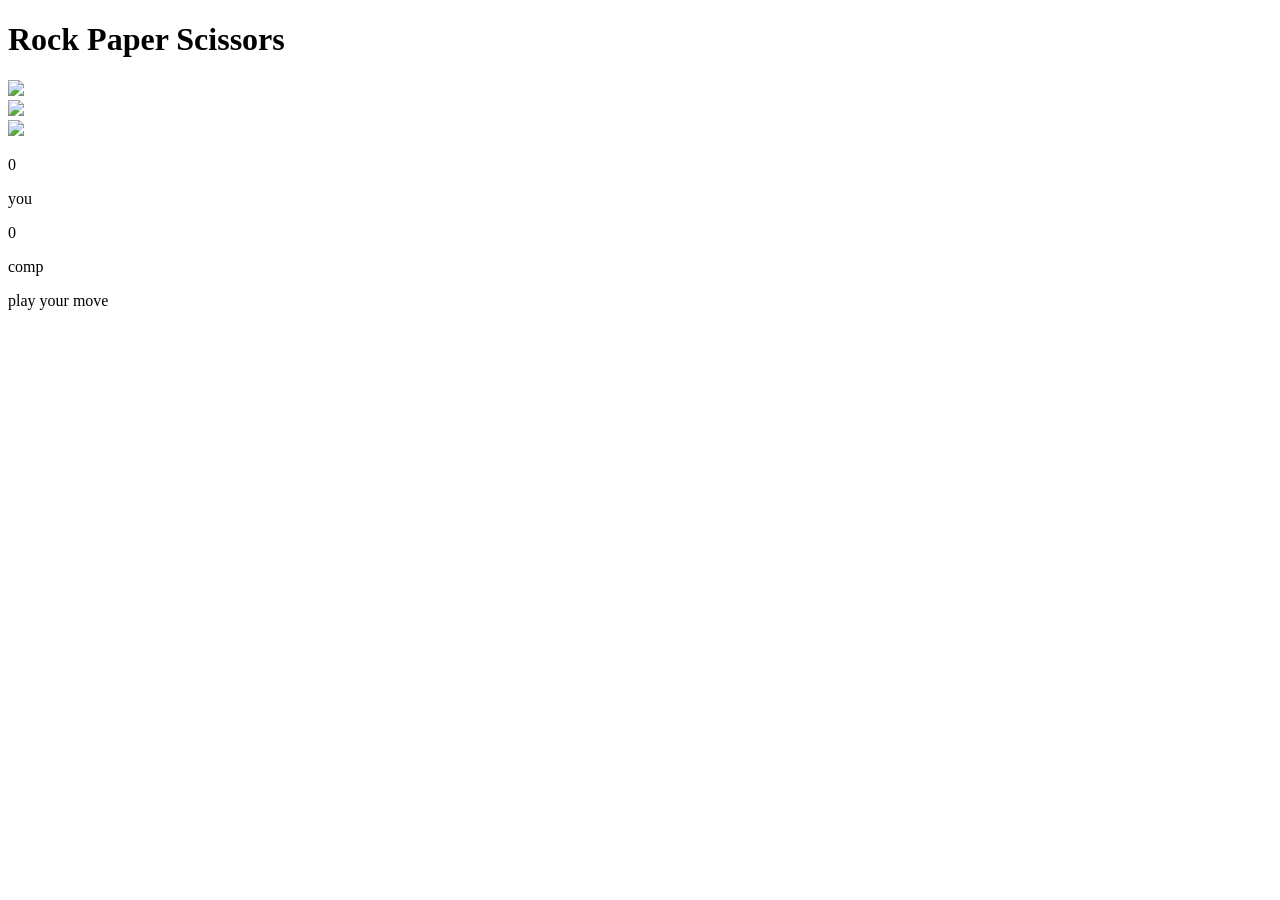
==== index.html @ 157f5b6c "Initial commit" ====
<!DOCTYPE html>
<html lang="en">
<head>
    <meta charset="UTF-8">
    <meta name="viewport" content="width=device-width, initial-scale=1.0">
    <title>Rock Paper Scissors Game</title>
    <link rel="stylesheet" href="stylee.css">
</head>
<body>   
   <h1>Rock Paper Scissors</h1>
   <div class="choices"> 
    <div class="choice"id="rock">
        <img src="Screenshot 2026-07-18 211503.png" />
        
    </div>
     <div class="choice"id="paper">
        <img src="Screenshot 2026-07-18 211558.png" />
    </div>
     <div class="choice"id="scissors">
        <img src="Screenshot 2026-07-18 211536.png" />
    </div>
    </div>

    <div class="score-board">
        <div class="score">
            <p id="user-score">0</p>
            <p>you</p>
        </div>
        <div class="score">
            <p id="comp-score">0</p>
            <p>comp</p>
        </div>
    </div>
    
    <div class="msg-container">
        <p id="msg">play your move</p>
    </div>    
</body>
<script src="first.js"></script>
</html>
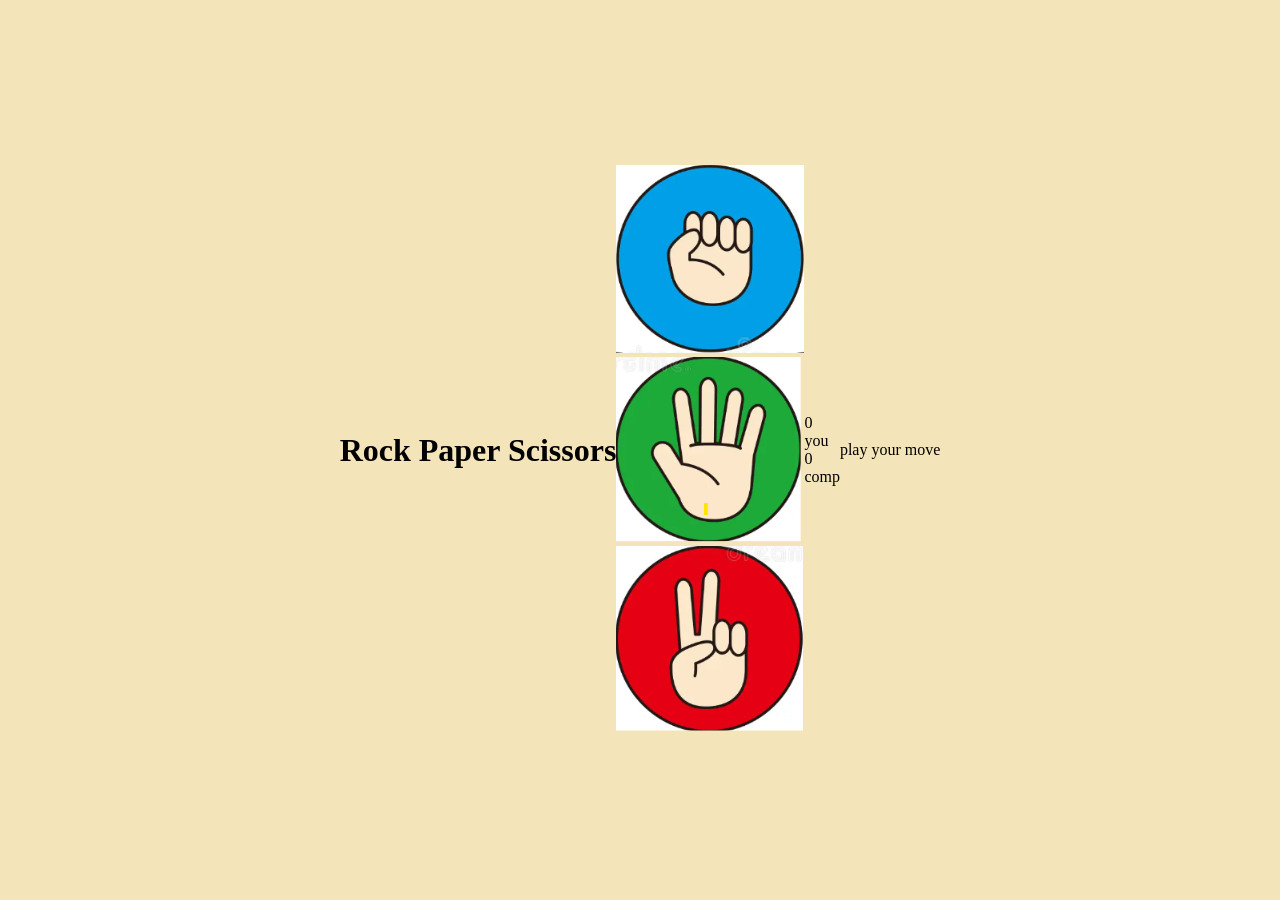
==== commit 5ef76934: "Fix CSS file reference" ====
--- a/index.html
+++ b/index.html
@@ -4,7 +4,7 @@
     <meta charset="UTF-8">
     <meta name="viewport" content="width=device-width, initial-scale=1.0">
     <title>Rock Paper Scissors Game</title>
-    <link rel="stylesheet" href="stylee.css">
+    <link rel="stylesheet" href="style.css">
 </head>
 <body>   
    <h1>Rock Paper Scissors</h1>
--- a/style.css
+++ b/style.css
@@ -0,0 +1,82 @@
+*{
+    margin: 0;
+    padding: 0;
+}
+
+body {
+    display: flex;
+    justify-content: center;
+    align-items: center;
+    min-height: 100vh;
+    background-color: #f4e4ba;
+}
+
+.container {
+    background-color: #fff;
+    padding: 2rem;
+    border-radius: 1rem;
+    min-height: 45vh;
+    width: 40vh;
+}
+
+form {
+    margin: 2rem 0 1rem 0;
+}
+
+form select,
+button,
+input {
+    width: 100%;
+    border: none;
+    outline: none;
+    border-radius: 0.75rem;
+}
+
+form input {
+    border: 1px solid lightgray;
+    font-size: 1rem;
+    height: 3rem;
+    padding-left:0.5rem;
+}
+
+.dropdown {
+    display: flex;
+    justify-content: space-between;
+    align-items: center;
+    margin-top: 2rem;
+}
+
+.dropdown i {
+    font-size: 1.5rem;
+    margin-top: 1rem;
+}
+
+.select-container img {
+    max-width: 2rem;
+}
+
+.select-container {
+    display: flex;
+    justify-content: center;
+    align-items: center;
+    width: 6rem;
+    border-radius: 0.5rem;
+    border: 1px solid lightgray;
+}
+
+.select-container select {
+    font-size: 1rem;
+    width: auto;
+}
+
+.msg {
+    margin: 2rem 0 2rem 0;
+}
+
+form button {
+    height: 3rem;
+    background-color: #af4d98;
+    color: #fff;
+    font-size: 1.15rem;
+    cursor: pointer;
+}     
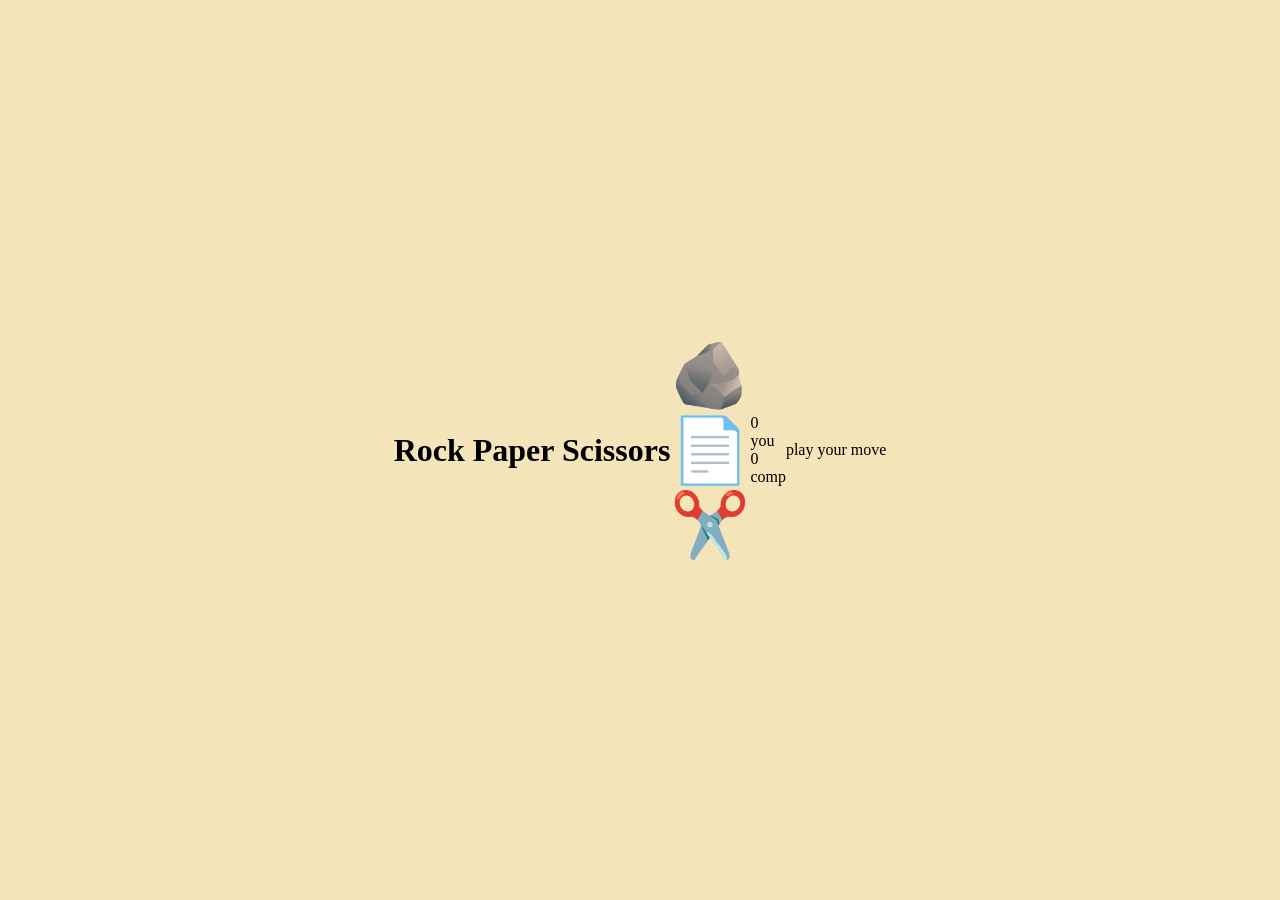
==== commit d4fb61db: "Use emoji instead of images" ====
--- a/index.html
+++ b/index.html
@@ -10,14 +10,13 @@
    <h1>Rock Paper Scissors</h1>
    <div class="choices"> 
     <div class="choice"id="rock">
-        <img src="Screenshot 2026-07-18 211503.png" />
-        
+        <span style="font-size: 4rem;">🪨</span>
     </div>
      <div class="choice"id="paper">
-        <img src="Screenshot 2026-07-18 211558.png" />
+        <span style="font-size: 4rem;">📄</span>
     </div>
      <div class="choice"id="scissors">
-        <img src="Screenshot 2026-07-18 211536.png" />
+        <span style="font-size: 4rem;">✂️</span>
     </div>
     </div>
 
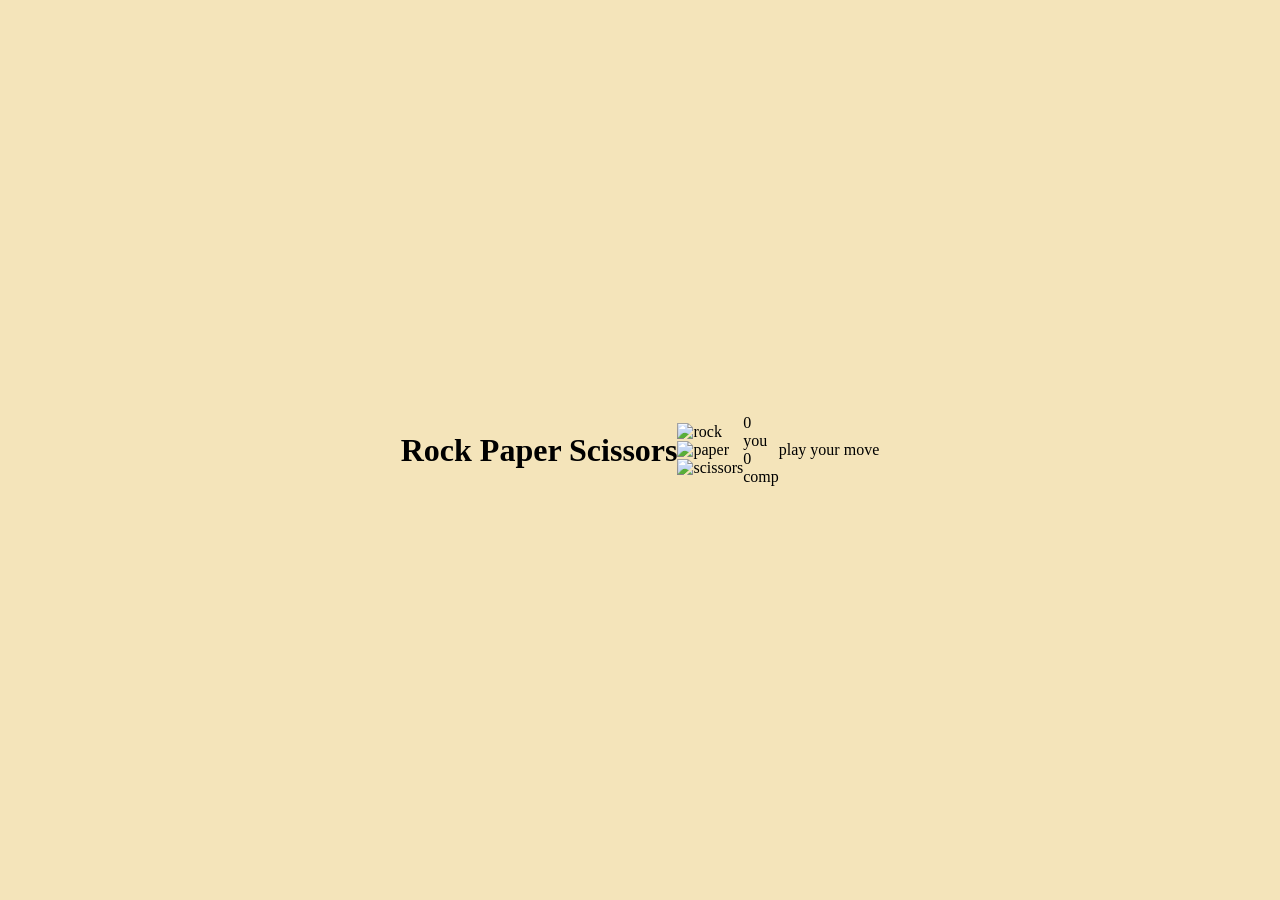
==== commit 3fce2813: "Add external rock paper scissors images" ====
--- a/index.html
+++ b/index.html
@@ -9,14 +9,14 @@
 <body>   
    <h1>Rock Paper Scissors</h1>
    <div class="choices"> 
-    <div class="choice"id="rock">
-        <span style="font-size: 4rem;">🪨</span>
+    <div class="choice" id="rock">
+        <img src="https://sihoonathan.github.io/rock-paper-scissors/assets/img/rock2.png" alt="rock" style="width: 80px; height: 80px;">
     </div>
-     <div class="choice"id="paper">
-        <span style="font-size: 4rem;">📄</span>
+     <div class="choice" id="paper">
+        <img src="https://sihoonathan.github.io/rock-paper-scissors/assets/img/paper2.png" alt="paper" style="width: 80px; height: 80px;">
     </div>
-     <div class="choice"id="scissors">
-        <span style="font-size: 4rem;">✂️</span>
+     <div class="choice" id="scissors">
+        <img src="https://i.pinimg.com/474x/67/eb/fd/67ebfd32e898b4ec3ae4e59ae33832c8.jpg" alt="scissors" style="width: 80px; height: 80px;">
     </div>
     </div>
 
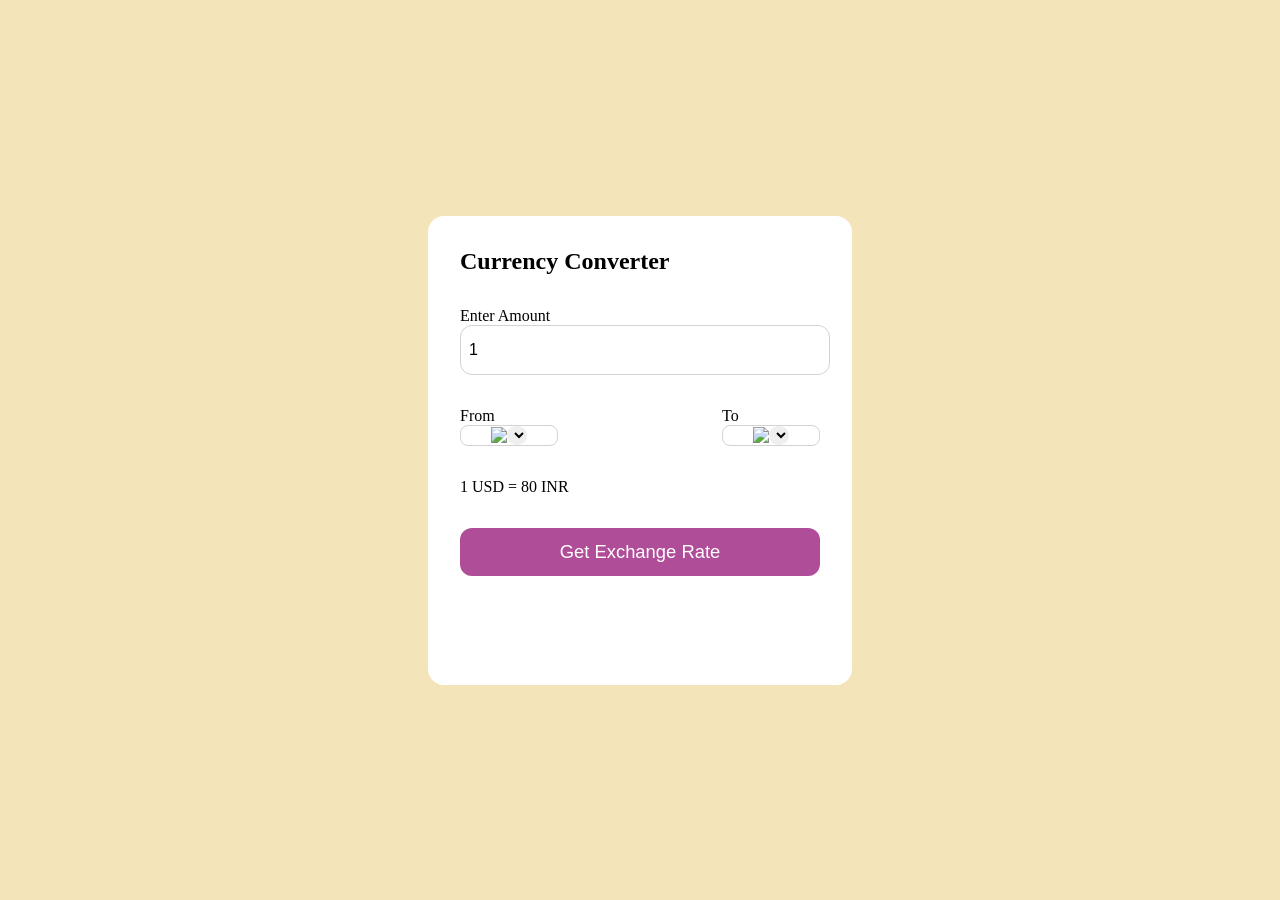
==== commit d92bd30e: "Add homepage for GitHub Pages" ====
--- a/index.html
+++ b/index.html
@@ -3,37 +3,40 @@
 <head>
     <meta charset="UTF-8">
     <meta name="viewport" content="width=device-width, initial-scale=1.0">
-    <title>Rock Paper Scissors Game</title>
-    <link rel="stylesheet" href="style.css">
+    <title>Currency Converter</title>
+    <link href="style.css" rel="stylesheet" />
+    <link rel="stylesheet" href="https://cdnjs.cloudflare.com/ajax/libs/font-awesome/7.3.0/css/all.min.css"/>
 </head>
-<body>   
-   <h1>Rock Paper Scissors</h1>
-   <div class="choices"> 
-    <div class="choice" id="rock">
-        <img src="https://sihoonathan.github.io/rock-paper-scissors/assets/img/rock2.png" alt="rock" style="width: 80px; height: 80px;">
-    </div>
-     <div class="choice" id="paper">
-        <img src="https://sihoonathan.github.io/rock-paper-scissors/assets/img/paper2.png" alt="paper" style="width: 80px; height: 80px;">
-    </div>
-     <div class="choice" id="scissors">
-        <img src="https://i.pinimg.com/474x/67/eb/fd/67ebfd32e898b4ec3ae4e59ae33832c8.jpg" alt="scissors" style="width: 80px; height: 80px;">
-    </div>
-    </div>
-
-    <div class="score-board">
-        <div class="score">
-            <p id="user-score">0</p>
-            <p>you</p>
+<body>
+  <div class="container">
+    <h2>Currency Converter</h2>
+    <form>
+      <div class="amount">
+        <p>Enter Amount</p>
+        <input id="amount" value="1" type="text" />
+      </div>
+      <div class="dropdown">
+        <div class="from">
+          <p>From</p>
+          <div class="select-container">
+            <img id="fromFlag" src="https://flagsapi.com/US/flat/64.png">
+            <select id="from" name="from"></select>
+          </div>
         </div>
-        <div class="score">
-            <p id="comp-score">0</p>
-            <p>comp</p>
+        <i class="fa-solid fa-right-left"></i>
+        <div class="to">
+          <p>To</p>
+          <div class="select-container">
+            <img id="toFlag" src="https://flagsapi.com/IN/flat/64.png">
+            <select id="to" name="to"></select>
+          </div>
         </div>
-    </div>
-    
-    <div class="msg-container">
-        <p id="msg">play your move</p>
-    </div>    
+      </div>
+      <div class="msg" id="msg">1 USD = 80 INR</div>
+        <button type="button">Get Exchange Rate</button>
+    </form>
+  </div>
+  <script src="codes.js"></script>
+  <script src="app.js"></script>
 </body>
-<script src="first.js"></script>
-</html>
+</html>
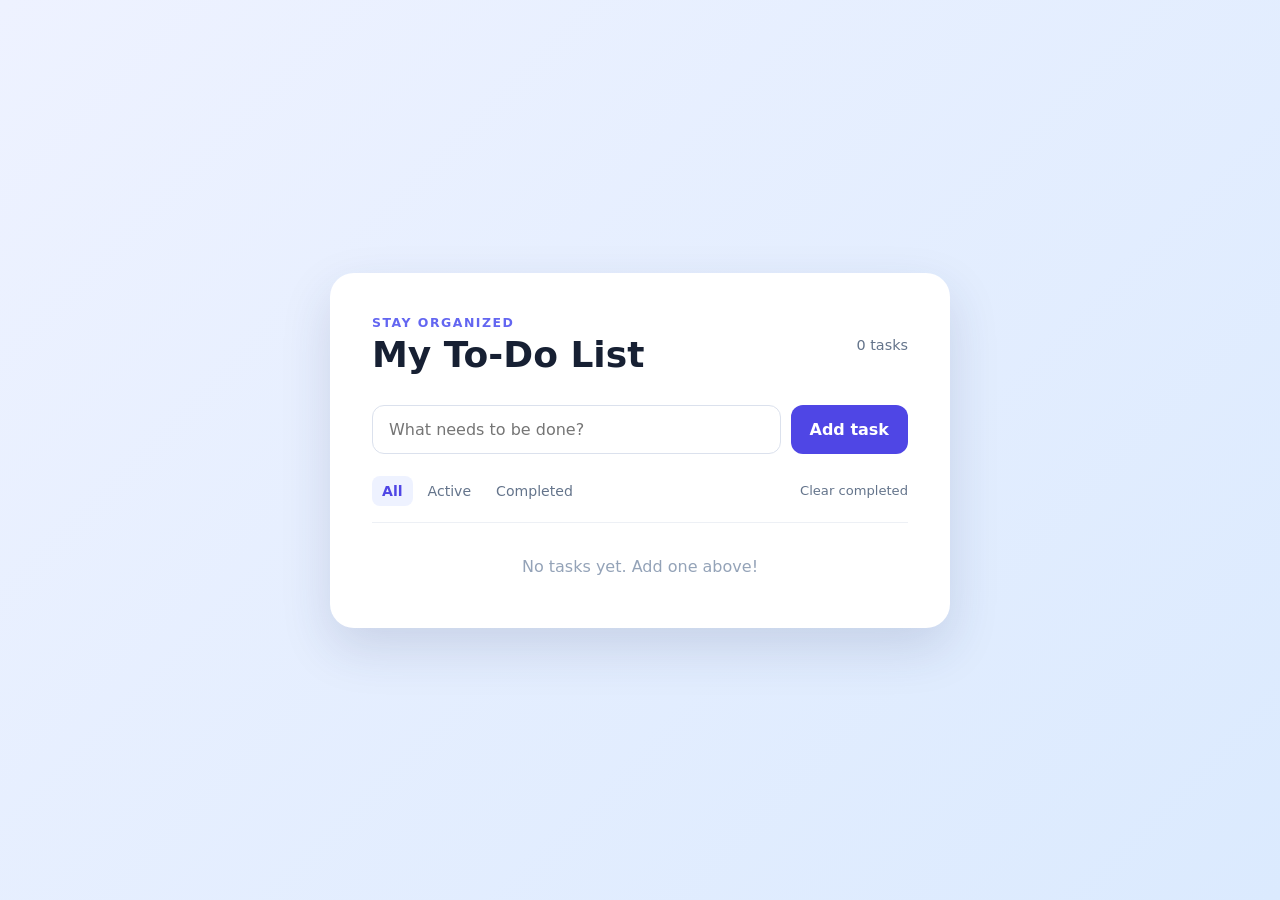
==== commit b8baa60b: "Create local-storage to-do list application" ====
--- a/index.html
+++ b/index.html
@@ -1,42 +1,40 @@
 <!DOCTYPE html>
 <html lang="en">
 <head>
-    <meta charset="UTF-8">
-    <meta name="viewport" content="width=device-width, initial-scale=1.0">
-    <title>Currency Converter</title>
-    <link href="style.css" rel="stylesheet" />
-    <link rel="stylesheet" href="https://cdnjs.cloudflare.com/ajax/libs/font-awesome/7.3.0/css/all.min.css"/>
+  <meta charset="UTF-8">
+  <meta name="viewport" content="width=device-width, initial-scale=1.0">
+  <meta name="description" content="A simple to-do list with local storage.">
+  <title>To-Do List</title>
+  <link rel="stylesheet" href="style.css">
 </head>
 <body>
-  <div class="container">
-    <h2>Currency Converter</h2>
-    <form>
-      <div class="amount">
-        <p>Enter Amount</p>
-        <input id="amount" value="1" type="text" />
+  <main class="app" aria-labelledby="title">
+    <header class="app-header">
+      <div>
+        <p class="eyebrow">Stay organized</p>
+        <h1 id="title">My To-Do List</h1>
       </div>
-      <div class="dropdown">
-        <div class="from">
-          <p>From</p>
-          <div class="select-container">
-            <img id="fromFlag" src="https://flagsapi.com/US/flat/64.png">
-            <select id="from" name="from"></select>
-          </div>
-        </div>
-        <i class="fa-solid fa-right-left"></i>
-        <div class="to">
-          <p>To</p>
-          <div class="select-container">
-            <img id="toFlag" src="https://flagsapi.com/IN/flat/64.png">
-            <select id="to" name="to"></select>
-          </div>
-        </div>
+      <span id="taskCount" class="task-count">0 tasks</span>
+    </header>
+
+    <form id="todoForm" class="todo-form">
+      <label class="sr-only" for="todoInput">Add a task</label>
+      <input id="todoInput" type="text" maxlength="120" placeholder="What needs to be done?" autocomplete="off" required>
+      <button type="submit">Add task</button>
+    </form>
+
+    <div class="toolbar" aria-label="Task filters">
+      <div class="filters" role="group" aria-label="Filter tasks">
+        <button class="filter active" type="button" data-filter="all">All</button>
+        <button class="filter" type="button" data-filter="active">Active</button>
+        <button class="filter" type="button" data-filter="completed">Completed</button>
       </div>
-      <div class="msg" id="msg">1 USD = 80 INR</div>
-        <button type="button">Get Exchange Rate</button>
-    </form>
-  </div>
-  <script src="codes.js"></script>
+      <button id="clearCompleted" class="text-button" type="button">Clear completed</button>
+    </div>
+
+    <ul id="todoList" class="todo-list" aria-live="polite"></ul>
+    <p id="emptyState" class="empty-state">No tasks yet. Add one above!</p>
+  </main>
   <script src="app.js"></script>
 </body>
-</html>+</html>
--- a/style.css
+++ b/style.css
@@ -1,82 +1,143 @@
-*{
-    margin: 0;
-    padding: 0;
+* {
+  box-sizing: border-box;
+  margin: 0;
+  padding: 0;
+}
+
+:root {
+  color: #172033;
+  background: #eef2ff;
+  font-family: Inter, ui-sans-serif, system-ui, -apple-system, BlinkMacSystemFont, "Segoe UI", sans-serif;
 }
 
 body {
-    display: flex;
-    justify-content: center;
-    align-items: center;
-    min-height: 100vh;
-    background-color: #f4e4ba;
+  min-height: 100vh;
+  display: grid;
+  place-items: center;
+  padding: 24px;
+  background: linear-gradient(135deg, #eef2ff, #dbeafe);
 }
 
-.container {
-    background-color: #fff;
-    padding: 2rem;
-    border-radius: 1rem;
-    min-height: 45vh;
-    width: 40vh;
+.app {
+  width: min(100%, 620px);
+  padding: clamp(24px, 5vw, 42px);
+  border-radius: 24px;
+  background: #fff;
+  box-shadow: 0 20px 50px rgba(37, 55, 99, .15);
 }
 
-form {
-    margin: 2rem 0 1rem 0;
+.app-header, .toolbar, .todo-item {
+  display: flex;
+  align-items: center;
+  justify-content: space-between;
+  gap: 16px;
 }
 
-form select,
-button,
-input {
-    width: 100%;
-    border: none;
-    outline: none;
-    border-radius: 0.75rem;
+.eyebrow {
+  color: #6366f1;
+  font-size: .78rem;
+  font-weight: 700;
+  letter-spacing: .12em;
+  text-transform: uppercase;
 }
 
-form input {
-    border: 1px solid lightgray;
-    font-size: 1rem;
-    height: 3rem;
-    padding-left:0.5rem;
+h1 {
+  margin-top: 4px;
+  font-size: clamp(1.7rem, 5vw, 2.25rem);
 }
 
-.dropdown {
-    display: flex;
-    justify-content: space-between;
-    align-items: center;
-    margin-top: 2rem;
+.task-count {
+  color: #64748b;
+  font-size: .9rem;
+  white-space: nowrap;
 }
 
-.dropdown i {
-    font-size: 1.5rem;
-    margin-top: 1rem;
+.todo-form {
+  display: flex;
+  gap: 10px;
+  margin: 30px 0 22px;
 }
 
-.select-container img {
-    max-width: 2rem;
+.todo-form input {
+  min-width: 0;
+  flex: 1;
+  padding: 14px 16px;
+  border: 1px solid #dbe1ed;
+  border-radius: 12px;
+  color: inherit;
+  font: inherit;
 }
 
-.select-container {
-    display: flex;
-    justify-content: center;
-    align-items: center;
-    width: 6rem;
-    border-radius: 0.5rem;
-    border: 1px solid lightgray;
+.todo-form input:focus {
+  border-color: #6366f1;
+  outline: 3px solid #e0e7ff;
 }
 
-.select-container select {
-    font-size: 1rem;
-    width: auto;
+button {
+  border: 0;
+  cursor: pointer;
+  font: inherit;
 }
 
-.msg {
-    margin: 2rem 0 2rem 0;
+.todo-form button {
+  padding: 0 19px;
+  border-radius: 12px;
+  background: #4f46e5;
+  color: #fff;
+  font-weight: 700;
 }
 
-form button {
-    height: 3rem;
-    background-color: #af4d98;
-    color: #fff;
-    font-size: 1.15rem;
-    cursor: pointer;
-}     +.todo-form button:hover { background: #4338ca; }
+
+.toolbar {
+  padding-bottom: 16px;
+  border-bottom: 1px solid #edf0f5;
+}
+
+.filters { display: flex; gap: 5px; }
+.filter {
+  padding: 7px 10px;
+  border-radius: 8px;
+  background: transparent;
+  color: #64748b;
+  font-size: .88rem;
+}
+.filter.active { background: #eef2ff; color: #4f46e5; font-weight: 700; }
+.text-button { background: transparent; color: #64748b; font-size: .82rem; }
+.text-button:hover { color: #dc2626; }
+
+.todo-list { list-style: none; }
+.todo-item {
+  padding: 16px 0;
+  border-bottom: 1px solid #edf0f5;
+}
+.todo-item label {
+  display: flex;
+  align-items: center;
+  min-width: 0;
+  gap: 12px;
+}
+.todo-item input[type="checkbox"] {
+  width: 19px;
+  height: 19px;
+  accent-color: #4f46e5;
+  cursor: pointer;
+}
+.todo-text { overflow-wrap: anywhere; }
+.todo-item.completed .todo-text { color: #94a3b8; text-decoration: line-through; }
+.delete-button {
+  padding: 6px;
+  border-radius: 7px;
+  background: transparent;
+  color: #94a3b8;
+  font-size: 1.1rem;
+}
+.delete-button:hover { background: #fef2f2; color: #dc2626; }
+.empty-state { padding: 34px 0 10px; color: #94a3b8; text-align: center; }
+.sr-only { position: absolute; width: 1px; height: 1px; padding: 0; margin: -1px; overflow: hidden; clip: rect(0, 0, 0, 0); white-space: nowrap; border: 0; }
+
+@media (max-width: 480px) {
+  .todo-form { flex-direction: column; }
+  .todo-form button { min-height: 46px; }
+  .toolbar { align-items: flex-start; flex-direction: column; }
+}
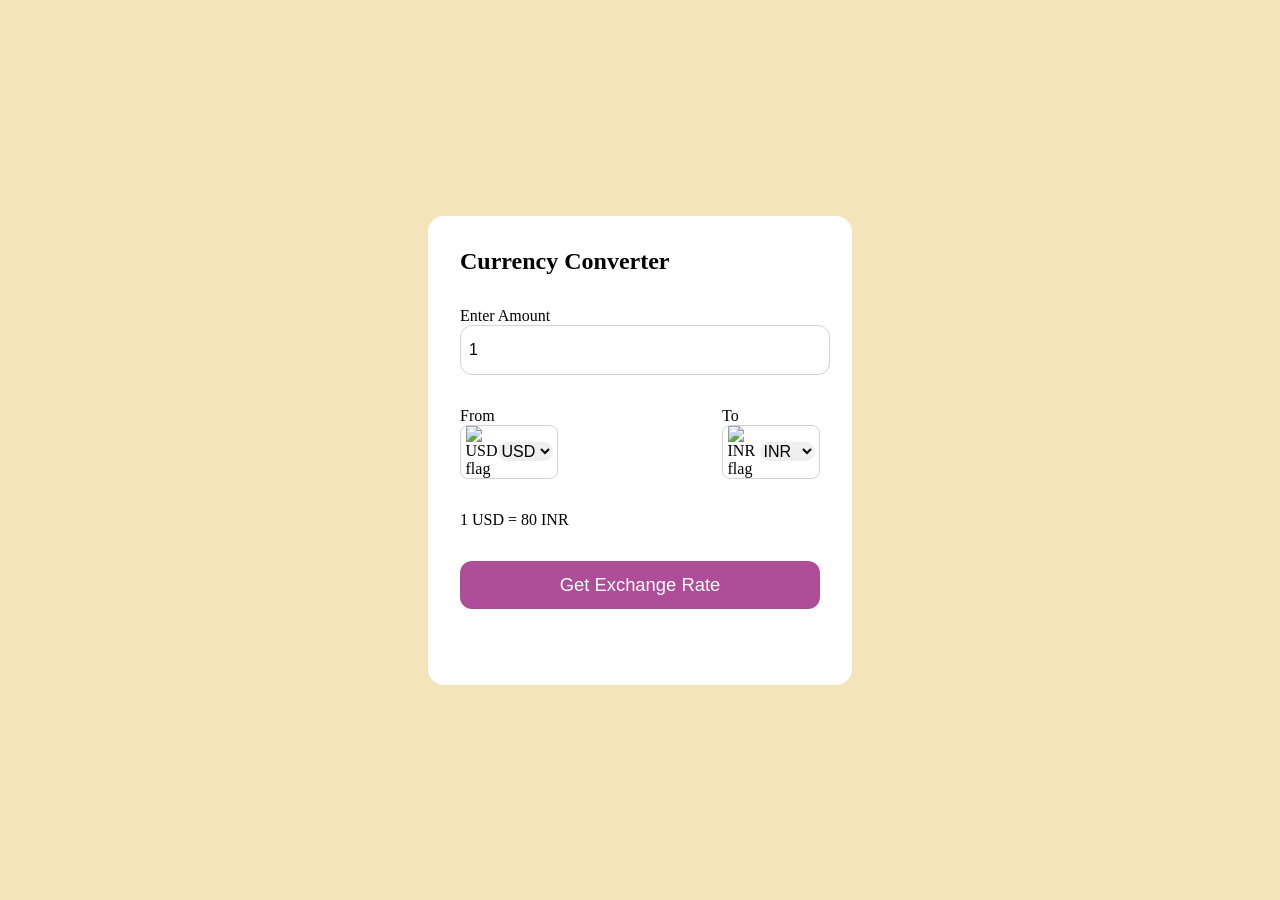
==== commit c3e48927: "Restore currency converter application" ====
--- a/index.html
+++ b/index.html
@@ -1,40 +1,42 @@
 <!DOCTYPE html>
 <html lang="en">
 <head>
-  <meta charset="UTF-8">
-  <meta name="viewport" content="width=device-width, initial-scale=1.0">
-  <meta name="description" content="A simple to-do list with local storage.">
-  <title>To-Do List</title>
-  <link rel="stylesheet" href="style.css">
+    <meta charset="UTF-8">
+    <meta name="viewport" content="width=device-width, initial-scale=1.0">
+    <title>Currency Converter</title>
+    <link href="style.css" rel="stylesheet" />
+    <link rel="stylesheet" href="https://cdnjs.cloudflare.com/ajax/libs/font-awesome/7.3.0/css/all.min.css"/>
 </head>
 <body>
-  <main class="app" aria-labelledby="title">
-    <header class="app-header">
-      <div>
-        <p class="eyebrow">Stay organized</p>
-        <h1 id="title">My To-Do List</h1>
+  <div class="container">
+    <h2>Currency Converter</h2>
+    <form>
+      <div class="amount">
+        <p>Enter Amount</p>
+        <input id="amount" value="1" type="text" />
       </div>
-      <span id="taskCount" class="task-count">0 tasks</span>
-    </header>
-
-    <form id="todoForm" class="todo-form">
-      <label class="sr-only" for="todoInput">Add a task</label>
-      <input id="todoInput" type="text" maxlength="120" placeholder="What needs to be done?" autocomplete="off" required>
-      <button type="submit">Add task</button>
+      <div class="dropdown">
+        <div class="from">
+          <p>From</p>
+          <div class="select-container">
+            <img id="fromFlag" src="https://flagsapi.com/US/flat/64.png">
+            <select id="from" name="from"></select>
+          </div>
+        </div>
+        <i class="fa-solid fa-right-left"></i>
+        <div class="to">
+          <p>To</p>
+          <div class="select-container">
+            <img id="toFlag" src="https://flagsapi.com/IN/flat/64.png">
+            <select id="to" name="to"></select>
+          </div>
+        </div>
+      </div>
+      <div class="msg" id="msg">1 USD = 80 INR</div>
+        <button type="button">Get Exchange Rate</button>
     </form>
-
-    <div class="toolbar" aria-label="Task filters">
-      <div class="filters" role="group" aria-label="Filter tasks">
-        <button class="filter active" type="button" data-filter="all">All</button>
-        <button class="filter" type="button" data-filter="active">Active</button>
-        <button class="filter" type="button" data-filter="completed">Completed</button>
-      </div>
-      <button id="clearCompleted" class="text-button" type="button">Clear completed</button>
-    </div>
-
-    <ul id="todoList" class="todo-list" aria-live="polite"></ul>
-    <p id="emptyState" class="empty-state">No tasks yet. Add one above!</p>
-  </main>
+  </div>
+  <script src="codes.js"></script>
   <script src="app.js"></script>
 </body>
 </html>
--- a/style.css
+++ b/style.css
@@ -1,143 +1,82 @@
-* {
-  box-sizing: border-box;
-  margin: 0;
-  padding: 0;
-}
-
-:root {
-  color: #172033;
-  background: #eef2ff;
-  font-family: Inter, ui-sans-serif, system-ui, -apple-system, BlinkMacSystemFont, "Segoe UI", sans-serif;
+*{
+    margin: 0;
+    padding: 0;
 }
 
 body {
-  min-height: 100vh;
-  display: grid;
-  place-items: center;
-  padding: 24px;
-  background: linear-gradient(135deg, #eef2ff, #dbeafe);
+    display: flex;
+    justify-content: center;
+    align-items: center;
+    min-height: 100vh;
+    background-color: #f4e4ba;
 }
 
-.app {
-  width: min(100%, 620px);
-  padding: clamp(24px, 5vw, 42px);
-  border-radius: 24px;
-  background: #fff;
-  box-shadow: 0 20px 50px rgba(37, 55, 99, .15);
+.container {
+    background-color: #fff;
+    padding: 2rem;
+    border-radius: 1rem;
+    min-height: 45vh;
+    width: 40vh;
 }
 
-.app-header, .toolbar, .todo-item {
-  display: flex;
-  align-items: center;
-  justify-content: space-between;
-  gap: 16px;
+form {
+    margin: 2rem 0 1rem 0;
 }
 
-.eyebrow {
-  color: #6366f1;
-  font-size: .78rem;
-  font-weight: 700;
-  letter-spacing: .12em;
-  text-transform: uppercase;
+form select,
+button,
+input {
+    width: 100%;
+    border: none;
+    outline: none;
+    border-radius: 0.75rem;
 }
 
-h1 {
-  margin-top: 4px;
-  font-size: clamp(1.7rem, 5vw, 2.25rem);
+form input {
+    border: 1px solid lightgray;
+    font-size: 1rem;
+    height: 3rem;
+    padding-left:0.5rem;
 }
 
-.task-count {
-  color: #64748b;
-  font-size: .9rem;
-  white-space: nowrap;
+.dropdown {
+    display: flex;
+    justify-content: space-between;
+    align-items: center;
+    margin-top: 2rem;
 }
 
-.todo-form {
-  display: flex;
-  gap: 10px;
-  margin: 30px 0 22px;
+.dropdown i {
+    font-size: 1.5rem;
+    margin-top: 1rem;
 }
 
-.todo-form input {
-  min-width: 0;
-  flex: 1;
-  padding: 14px 16px;
-  border: 1px solid #dbe1ed;
-  border-radius: 12px;
-  color: inherit;
-  font: inherit;
+.select-container img {
+    max-width: 2rem;
 }
 
-.todo-form input:focus {
-  border-color: #6366f1;
-  outline: 3px solid #e0e7ff;
+.select-container {
+    display: flex;
+    justify-content: center;
+    align-items: center;
+    width: 6rem;
+    border-radius: 0.5rem;
+    border: 1px solid lightgray;
 }
 
-button {
-  border: 0;
-  cursor: pointer;
-  font: inherit;
+.select-container select {
+    font-size: 1rem;
+    width: auto;
 }
 
-.todo-form button {
-  padding: 0 19px;
-  border-radius: 12px;
-  background: #4f46e5;
-  color: #fff;
-  font-weight: 700;
+.msg {
+    margin: 2rem 0 2rem 0;
 }
 
-.todo-form button:hover { background: #4338ca; }
-
-.toolbar {
-  padding-bottom: 16px;
-  border-bottom: 1px solid #edf0f5;
-}
-
-.filters { display: flex; gap: 5px; }
-.filter {
-  padding: 7px 10px;
-  border-radius: 8px;
-  background: transparent;
-  color: #64748b;
-  font-size: .88rem;
-}
-.filter.active { background: #eef2ff; color: #4f46e5; font-weight: 700; }
-.text-button { background: transparent; color: #64748b; font-size: .82rem; }
-.text-button:hover { color: #dc2626; }
-
-.todo-list { list-style: none; }
-.todo-item {
-  padding: 16px 0;
-  border-bottom: 1px solid #edf0f5;
-}
-.todo-item label {
-  display: flex;
-  align-items: center;
-  min-width: 0;
-  gap: 12px;
-}
-.todo-item input[type="checkbox"] {
-  width: 19px;
-  height: 19px;
-  accent-color: #4f46e5;
-  cursor: pointer;
-}
-.todo-text { overflow-wrap: anywhere; }
-.todo-item.completed .todo-text { color: #94a3b8; text-decoration: line-through; }
-.delete-button {
-  padding: 6px;
-  border-radius: 7px;
-  background: transparent;
-  color: #94a3b8;
-  font-size: 1.1rem;
-}
-.delete-button:hover { background: #fef2f2; color: #dc2626; }
-.empty-state { padding: 34px 0 10px; color: #94a3b8; text-align: center; }
-.sr-only { position: absolute; width: 1px; height: 1px; padding: 0; margin: -1px; overflow: hidden; clip: rect(0, 0, 0, 0); white-space: nowrap; border: 0; }
-
-@media (max-width: 480px) {
-  .todo-form { flex-direction: column; }
-  .todo-form button { min-height: 46px; }
-  .toolbar { align-items: flex-start; flex-direction: column; }
-}
+form button {
+    height: 3rem;
+    background-color: #af4d98;
+    color: #fff;
+    font-size: 1.15rem;
+    cursor: pointer;
+}     
